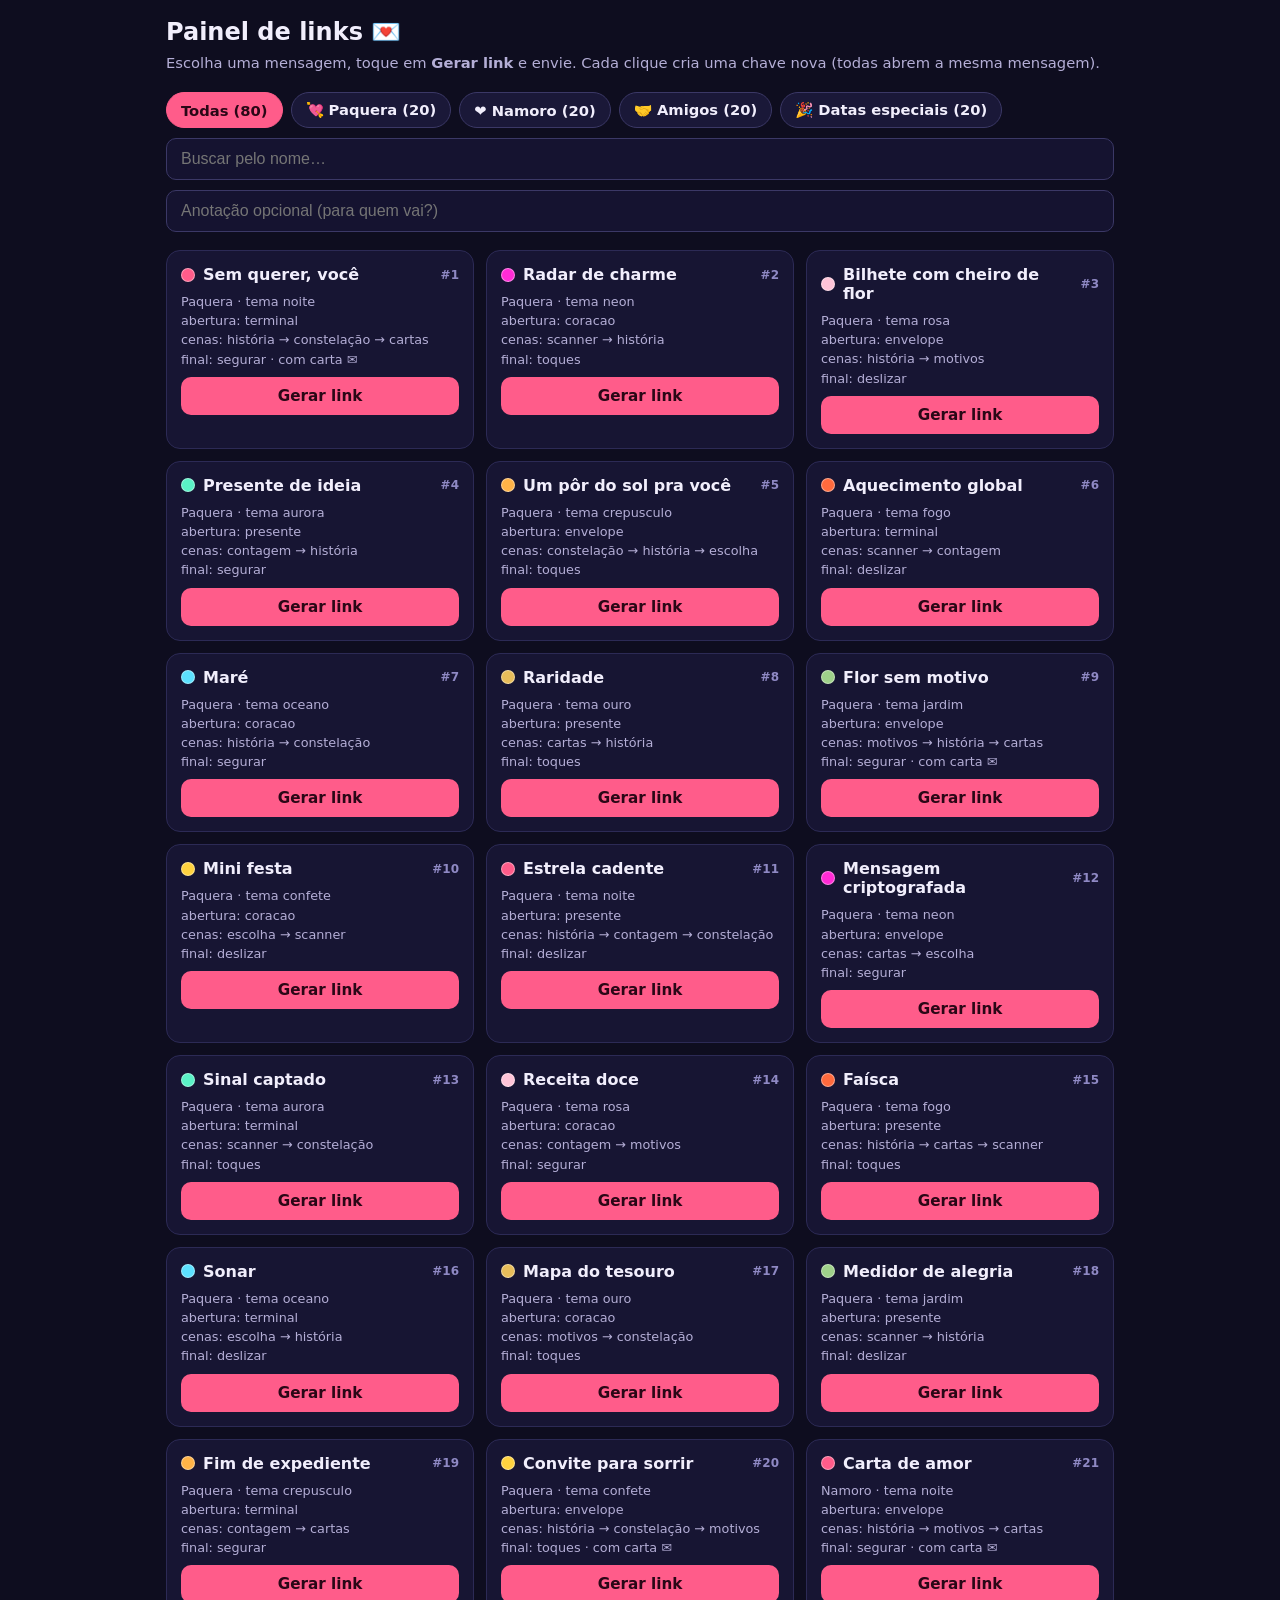
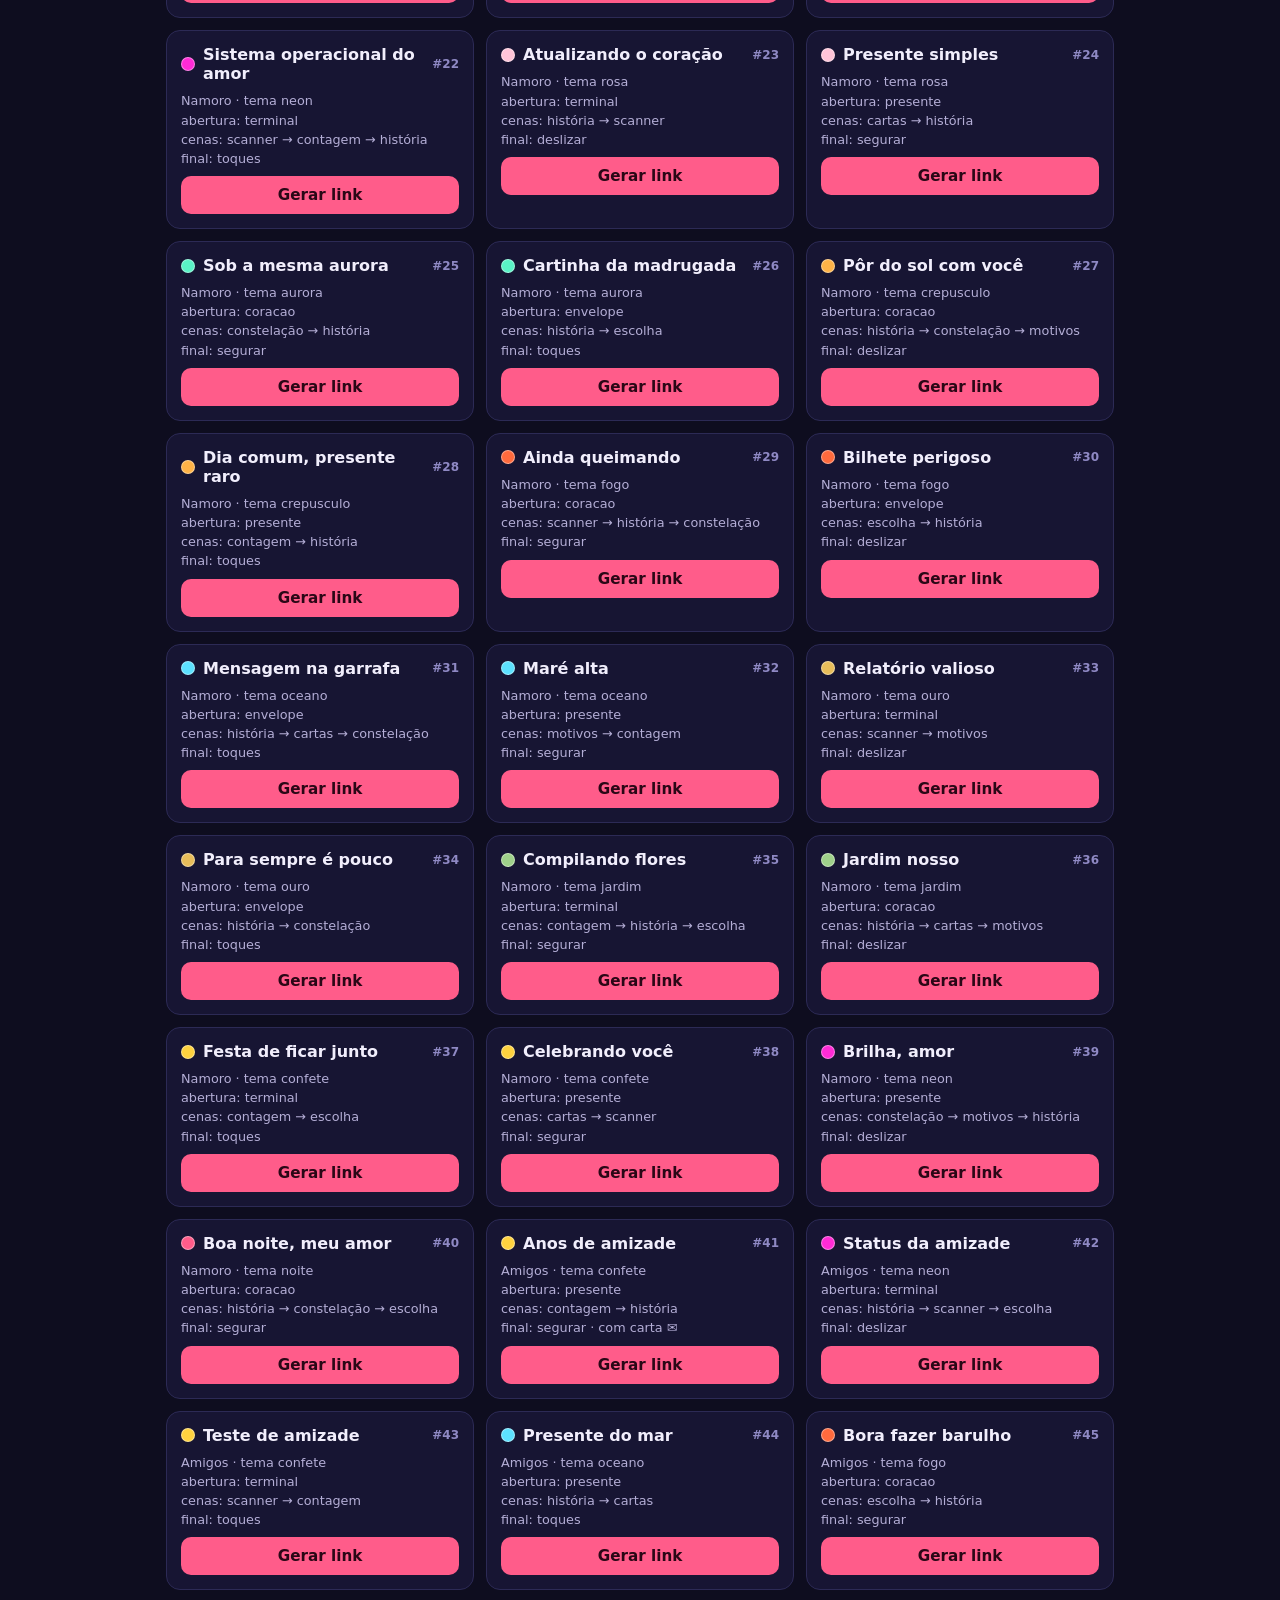
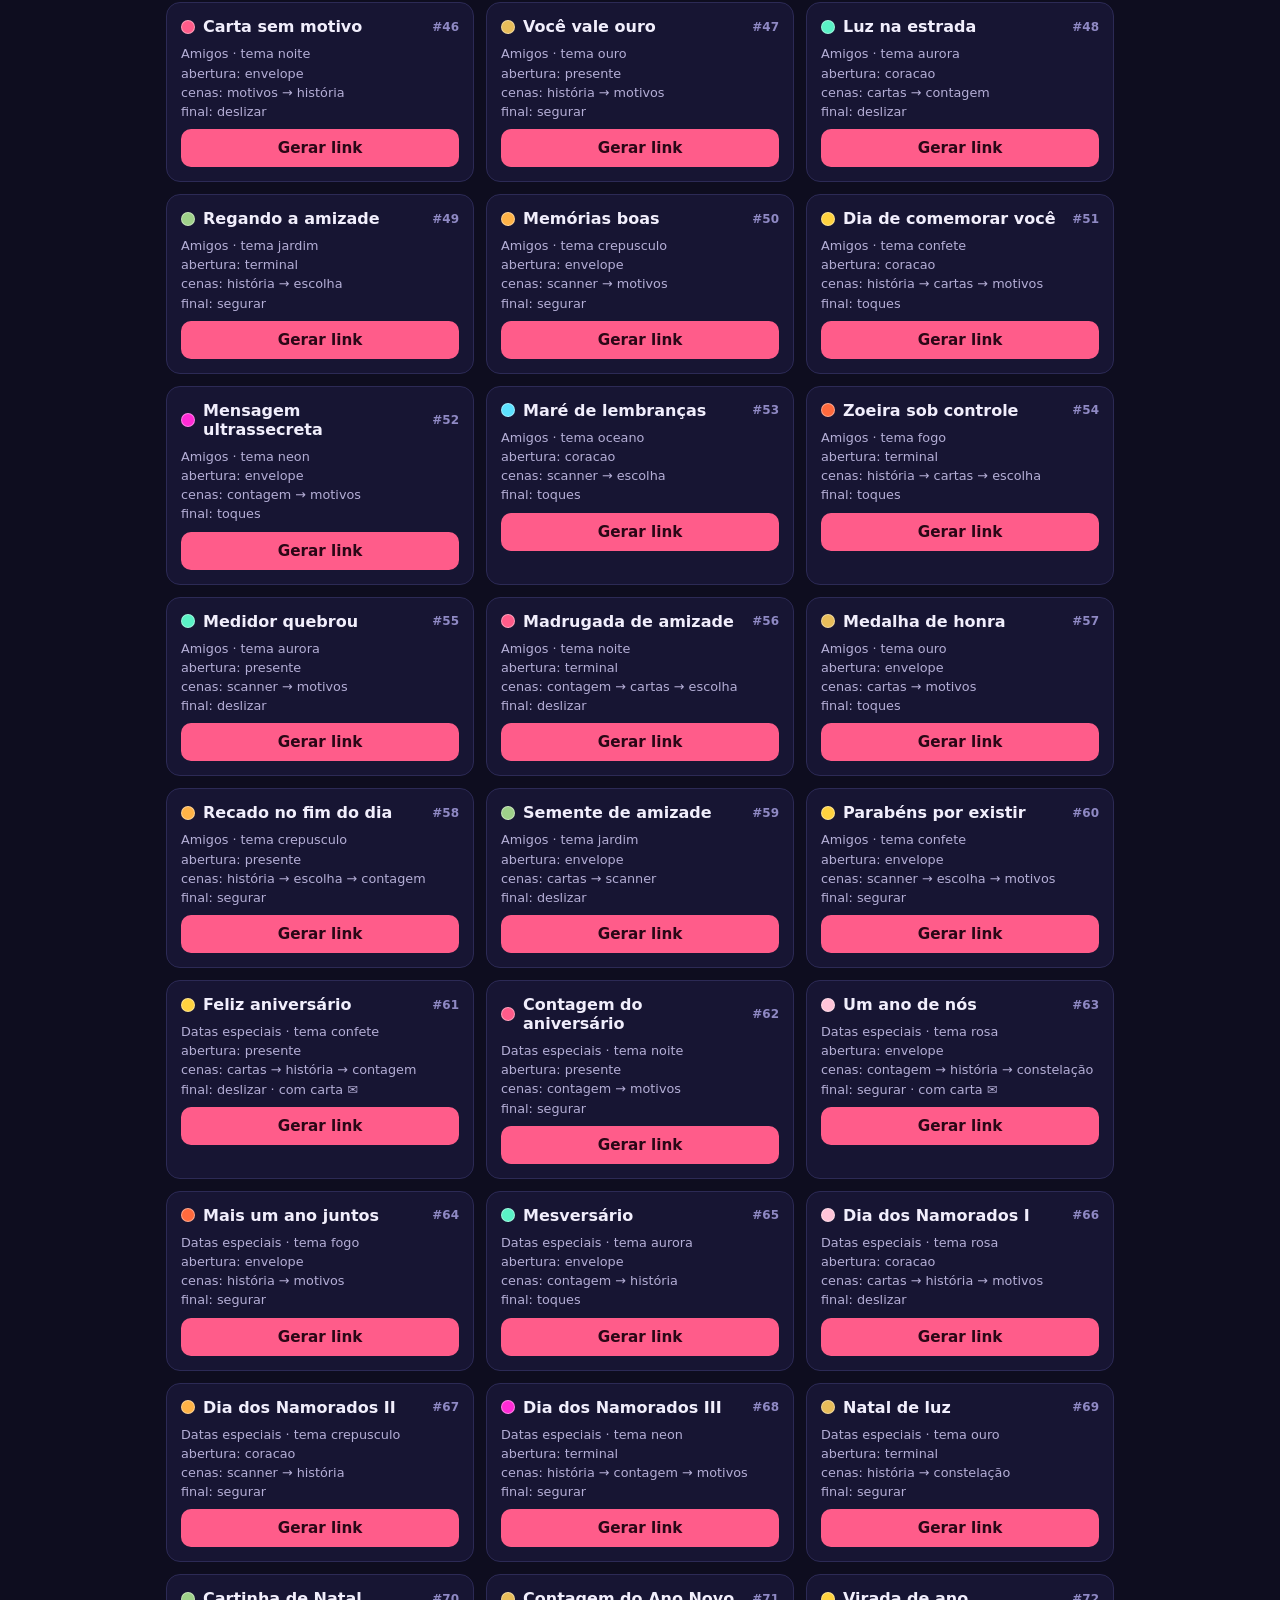
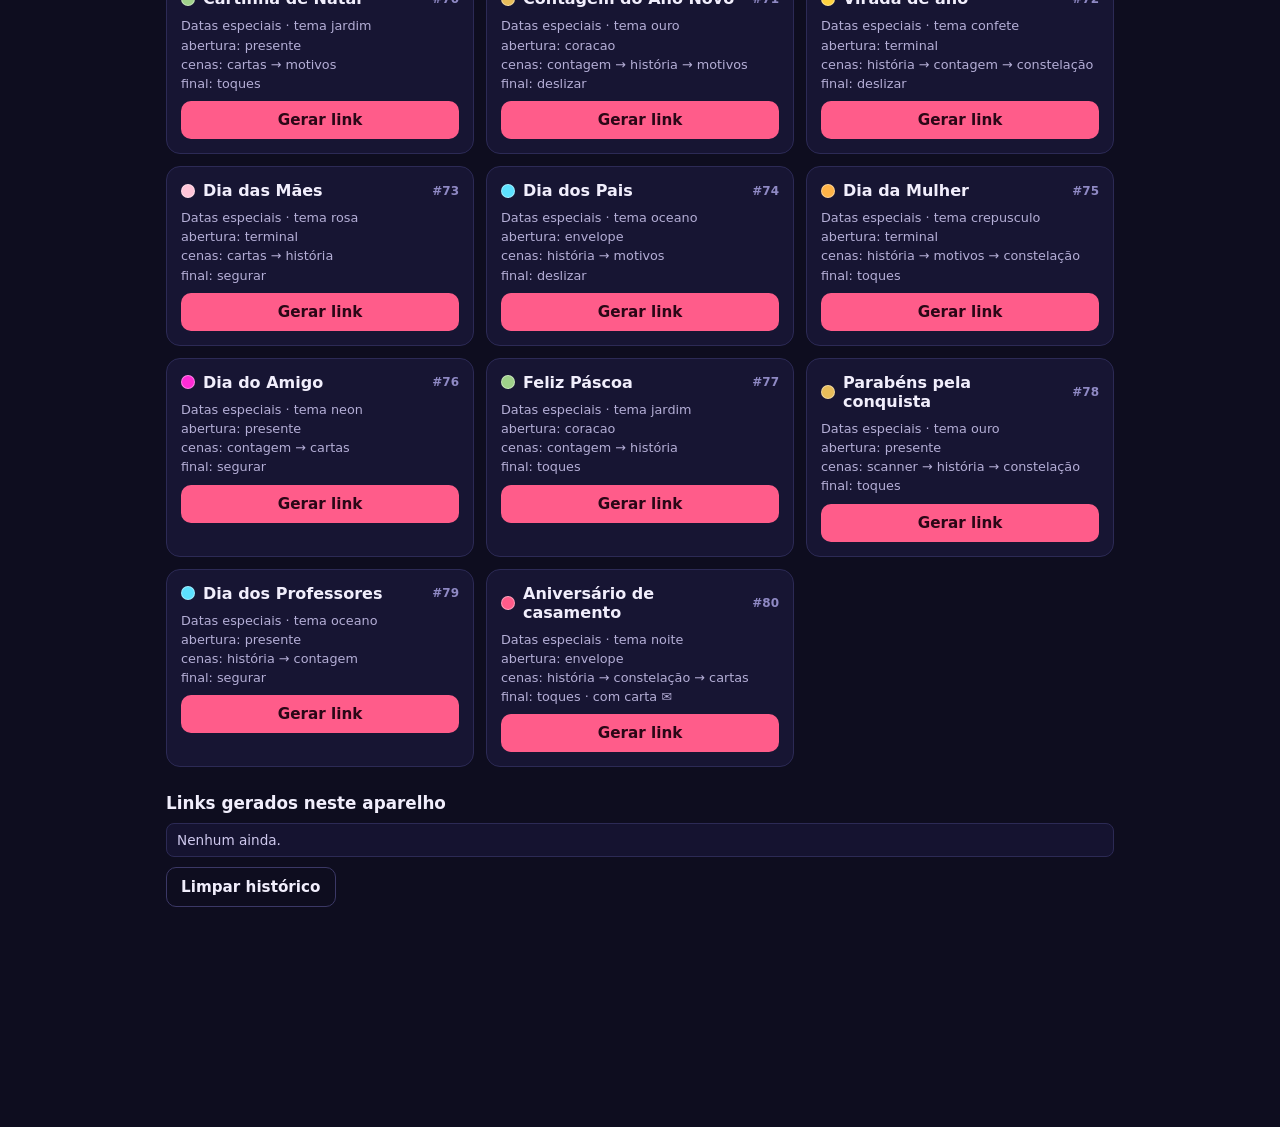
==== painel/index.html @ fa73293f "Initial commit e" ====
<!DOCTYPE html>
<!-- painel/index.html — SUA ferramenta: escolhe a mensagem e gera o link com chave. -->
<html lang="pt-BR">
<head>
  <!-- Codificação e layout de celular. -->
  <meta charset="utf-8">
  <meta name="viewport" content="width=device-width, initial-scale=1">
  <!-- Não listar em buscadores. -->
  <meta name="robots" content="noindex, nofollow">
  <title>Painel · Mensagens</title>
  <!-- Estilo próprio do painel. -->
  <link rel="stylesheet" href="painel.css">
</head>
<body>
  <!-- Cabeçalho com explicação curta. -->
  <header>
    <h1>Painel de links 💌</h1>
    <p class="sub">Escolha uma mensagem, toque em <b>Gerar link</b> e envie. Cada clique cria uma chave nova (todas abrem a mesma mensagem).</p>
  </header>

  <!-- Barra de ferramentas: categoria, busca e anotação de destinatário. -->
  <section class="barra">
    <div id="abas" class="abas" role="tablist"></div>
    <input id="busca" type="search" placeholder="Buscar pelo nome…" aria-label="Buscar mensagem">
    <input id="para" type="text" placeholder="Anotação opcional (para quem vai?)" aria-label="Anotação do destinatário" maxlength="40">
  </section>

  <!-- Lista de cartões das mensagens (preenchida pelo painel.js). -->
  <main id="lista" class="lista"></main>

  <!-- Gaveta do link gerado: aparece embaixo quando você gera um link. -->
  <aside id="gaveta" hidden>
    <p id="gNome" class="gNome"></p>
    <input id="gLink" type="text" readonly aria-label="Link gerado">
    <div class="gBotoes">
      <button id="gCopiar" type="button">Copiar</button>
      <a id="gAbrir" href="#" target="_blank" rel="noopener">Abrir</a>
      <button id="gFechar" type="button" class="leve">Fechar</button>
    </div>
    <p id="gAviso" class="sub"></p>
  </aside>

  <!-- Histórico dos links gerados NESTE navegador (fica salvo só aqui). -->
  <section class="hist">
    <h2>Links gerados neste aparelho</h2>
    <ul id="historico"></ul>
    <button id="limpar" type="button" class="leve">Limpar histórico</button>
  </section>

  <!-- Mesmos dados que o site usa (caminho sobe uma pasta). -->
  <script src="../data/config.js"></script>
  <script src="../data/categorias.js"></script>
  <script src="../data/base.js"></script>
  <script src="../data/mensagens-paquera.js"></script>
  <script src="../data/mensagens-namoro.js"></script>
  <script src="../data/mensagens-amigos.js"></script>
  <script src="../data/mensagens-datas.js"></script>
  <script src="../js/chave.js"></script>
  <script src="painel.js"></script>
</body>
</html>
---- painel/painel.css ----
/* painel.css — visual simples e escuro do painel (não faz parte do site que a pessoa recebe). */

/* Reset básico e fonte do sistema. */
* { box-sizing: border-box; margin: 0; padding: 0; }

/* Corpo: fundo escuro, texto claro, espaço embaixo para a gaveta não cobrir a lista. */
body { font-family: system-ui, -apple-system, 'Segoe UI', Roboto, sans-serif; background: #0e0d1f; color: #f1eefc; padding: 18px 16px 220px; max-width: 980px; margin: 0 auto; }

/* Títulos e texto de apoio. */
h1 { font-size: 1.5rem; margin-bottom: 6px; }
h2 { font-size: 1.05rem; margin: 26px 0 10px; }
.sub { color: #b4aed6; font-size: .92rem; line-height: 1.5; }

/* Barra de ferramentas empilhada em telas pequenas. */
.barra { display: flex; flex-direction: column; gap: 10px; margin: 18px 0; }
.abas { display: flex; gap: 8px; flex-wrap: wrap; }
.aba { border: 1px solid #3b3866; background: #1a1838; color: inherit; padding: 8px 14px; border-radius: 999px; cursor: pointer; font-size: .92rem; }
.aba[aria-selected="true"] { background: #ff5c8a; border-color: #ff5c8a; color: #2a0716; font-weight: 700; }

/* Campos de texto. */
input[type="search"], input[type="text"] { width: 100%; padding: 11px 14px; border-radius: 10px; border: 1px solid #3b3866; background: #151330; color: inherit; font-size: 1rem; }

/* Grade de cartões. */
.lista { display: grid; grid-template-columns: repeat(auto-fill, minmax(260px, 1fr)); gap: 12px; }
.card { background: #171533; border: 1px solid #2c2a55; border-radius: 14px; padding: 14px; display: flex; flex-direction: column; gap: 8px; }
.card h3 { font-size: 1rem; display: flex; align-items: center; gap: 8px; }
.card .id { font-size: .75rem; color: #8f89c4; margin-left: auto; }
.card .meta { font-size: .8rem; color: #b4aed6; line-height: 1.5; }
.pt { width: 14px; height: 14px; border-radius: 50%; flex: none; border: 1px solid rgba(255,255,255,.4); }

/* Botões. */
button, .gBotoes a { font: 600 .95rem system-ui, sans-serif; border: 0; border-radius: 10px; padding: 10px 14px; cursor: pointer; background: #ff5c8a; color: #2a0716; text-decoration: none; text-align: center; }
button.leve { background: transparent; border: 1px solid #3b3866; color: inherit; }
button:focus-visible, a:focus-visible, input:focus-visible { outline: 3px solid #5ce1ff; outline-offset: 2px; }

/* Gaveta fixa embaixo com o link gerado. */
#gaveta { position: fixed; left: 0; right: 0; bottom: 0; background: #1d1b45; border-top: 1px solid #4a4780; padding: 14px 16px 18px; display: flex; flex-direction: column; gap: 8px; max-width: 980px; margin: 0 auto; box-shadow: 0 -12px 40px rgba(0,0,0,.5); }
#gaveta[hidden] { display: none; }
.gNome { font-weight: 700; }
#gLink { font-family: ui-monospace, monospace; font-size: .85rem; }
.gBotoes { display: flex; gap: 8px; flex-wrap: wrap; }
.gBotoes > * { flex: 1; min-width: 90px; }

/* Histórico. */
.hist ul { list-style: none; display: flex; flex-direction: column; gap: 6px; margin-bottom: 10px; }
.hist li { font-size: .85rem; background: #151330; border: 1px solid #2c2a55; border-radius: 8px; padding: 8px 10px; word-break: break-all; color: #cfc9ee; }
.hist li b { color: #fff; }
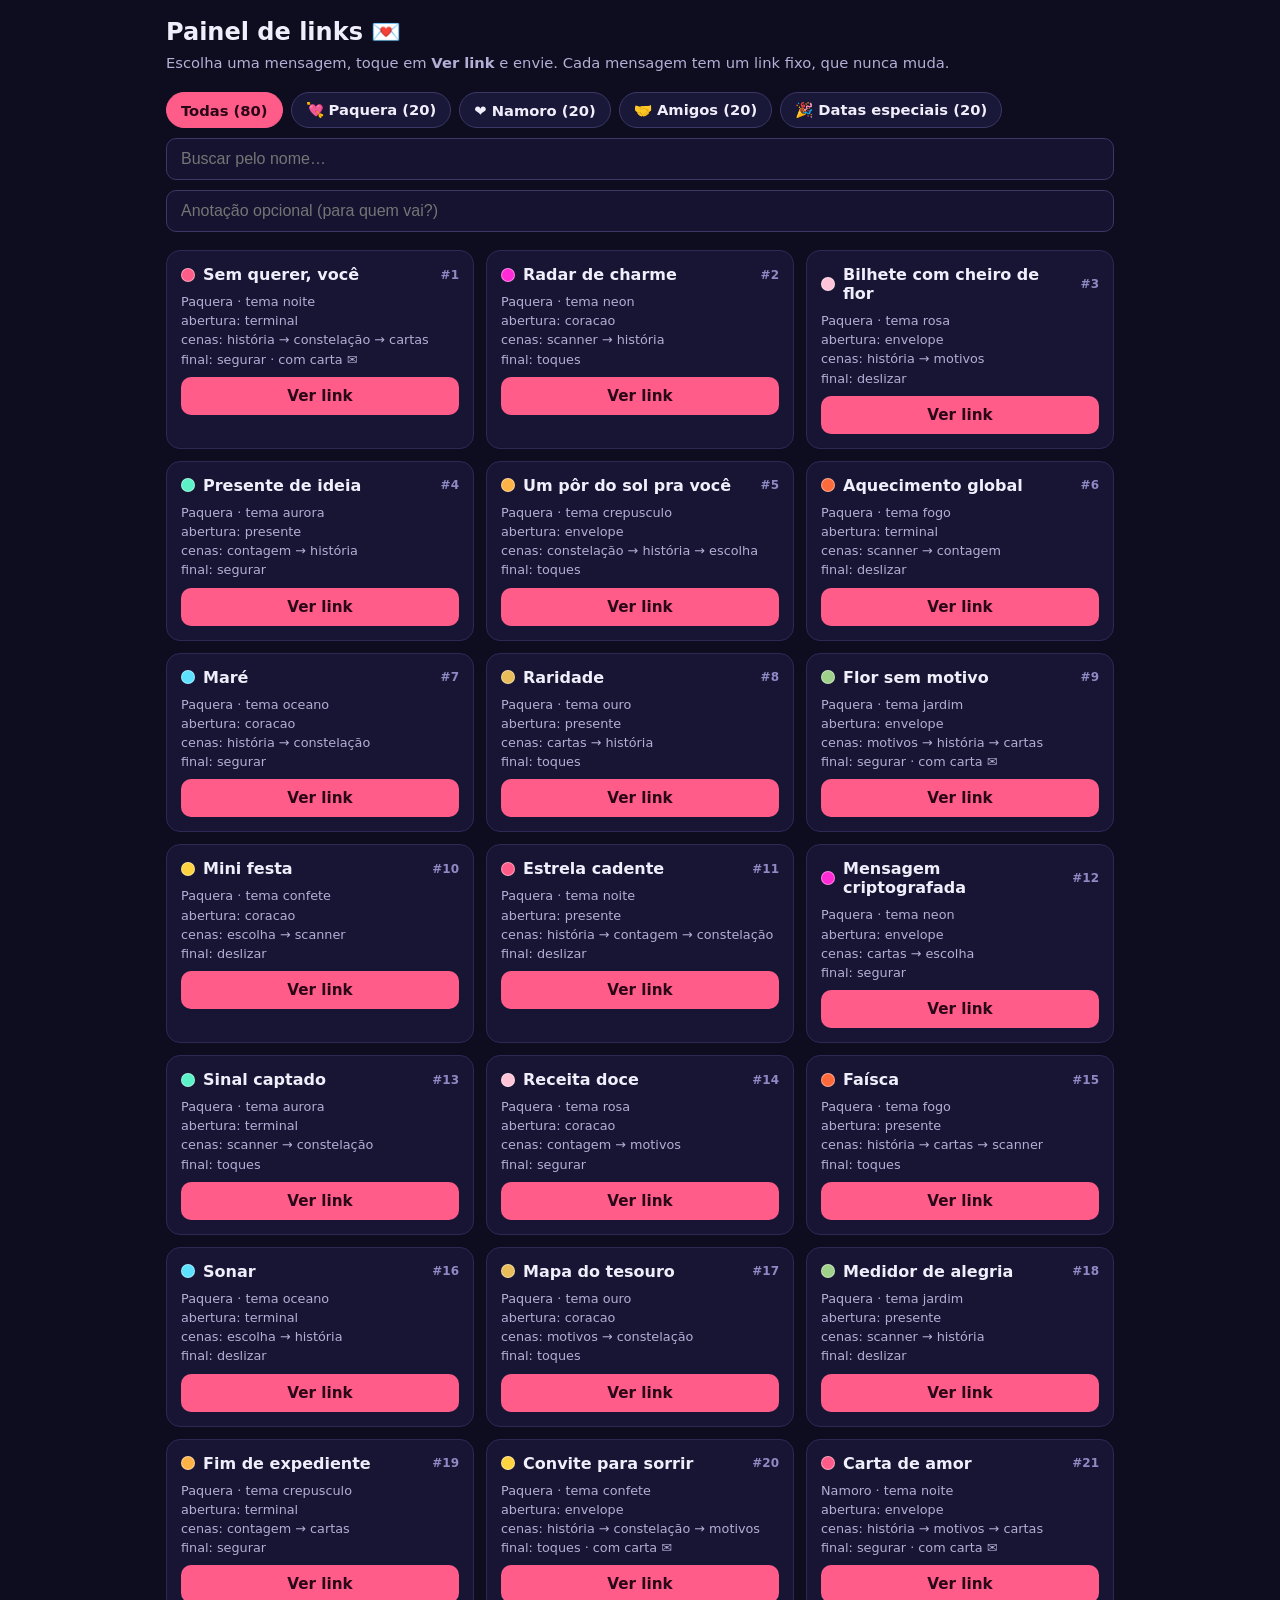
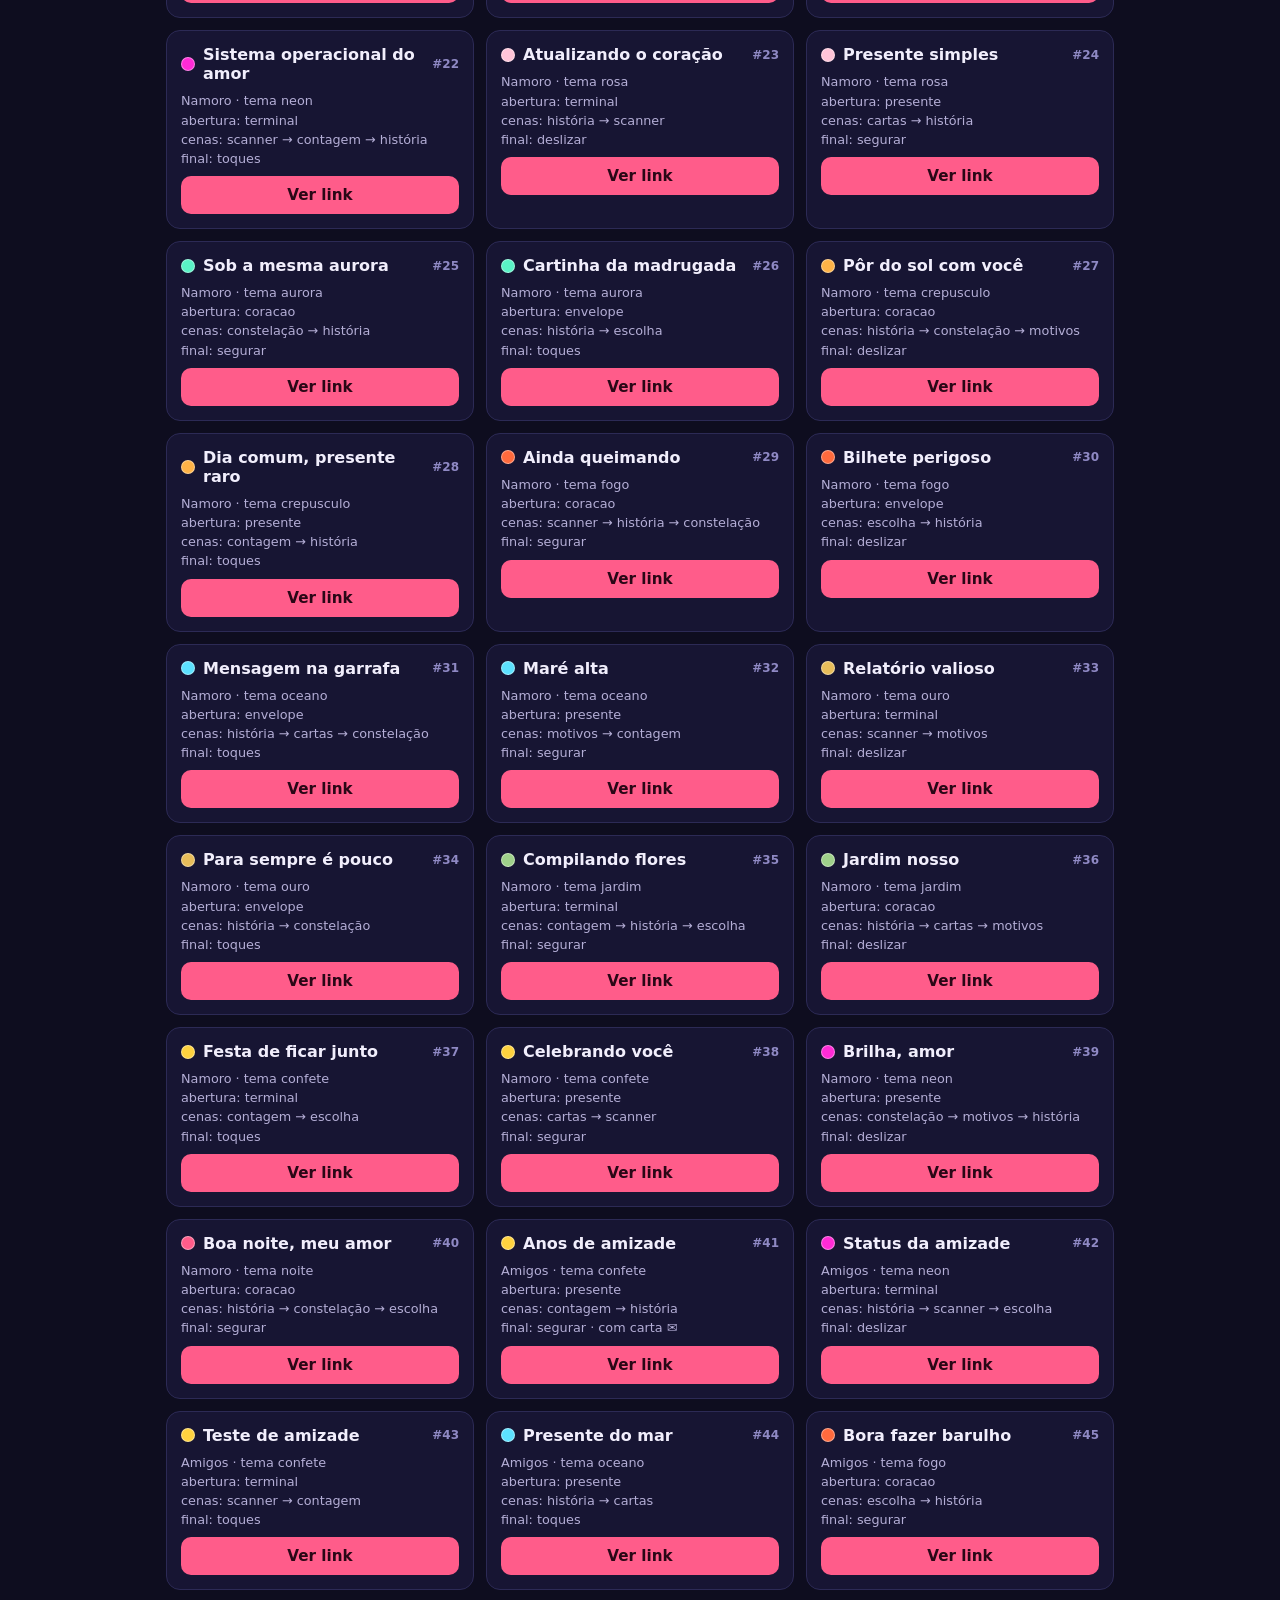
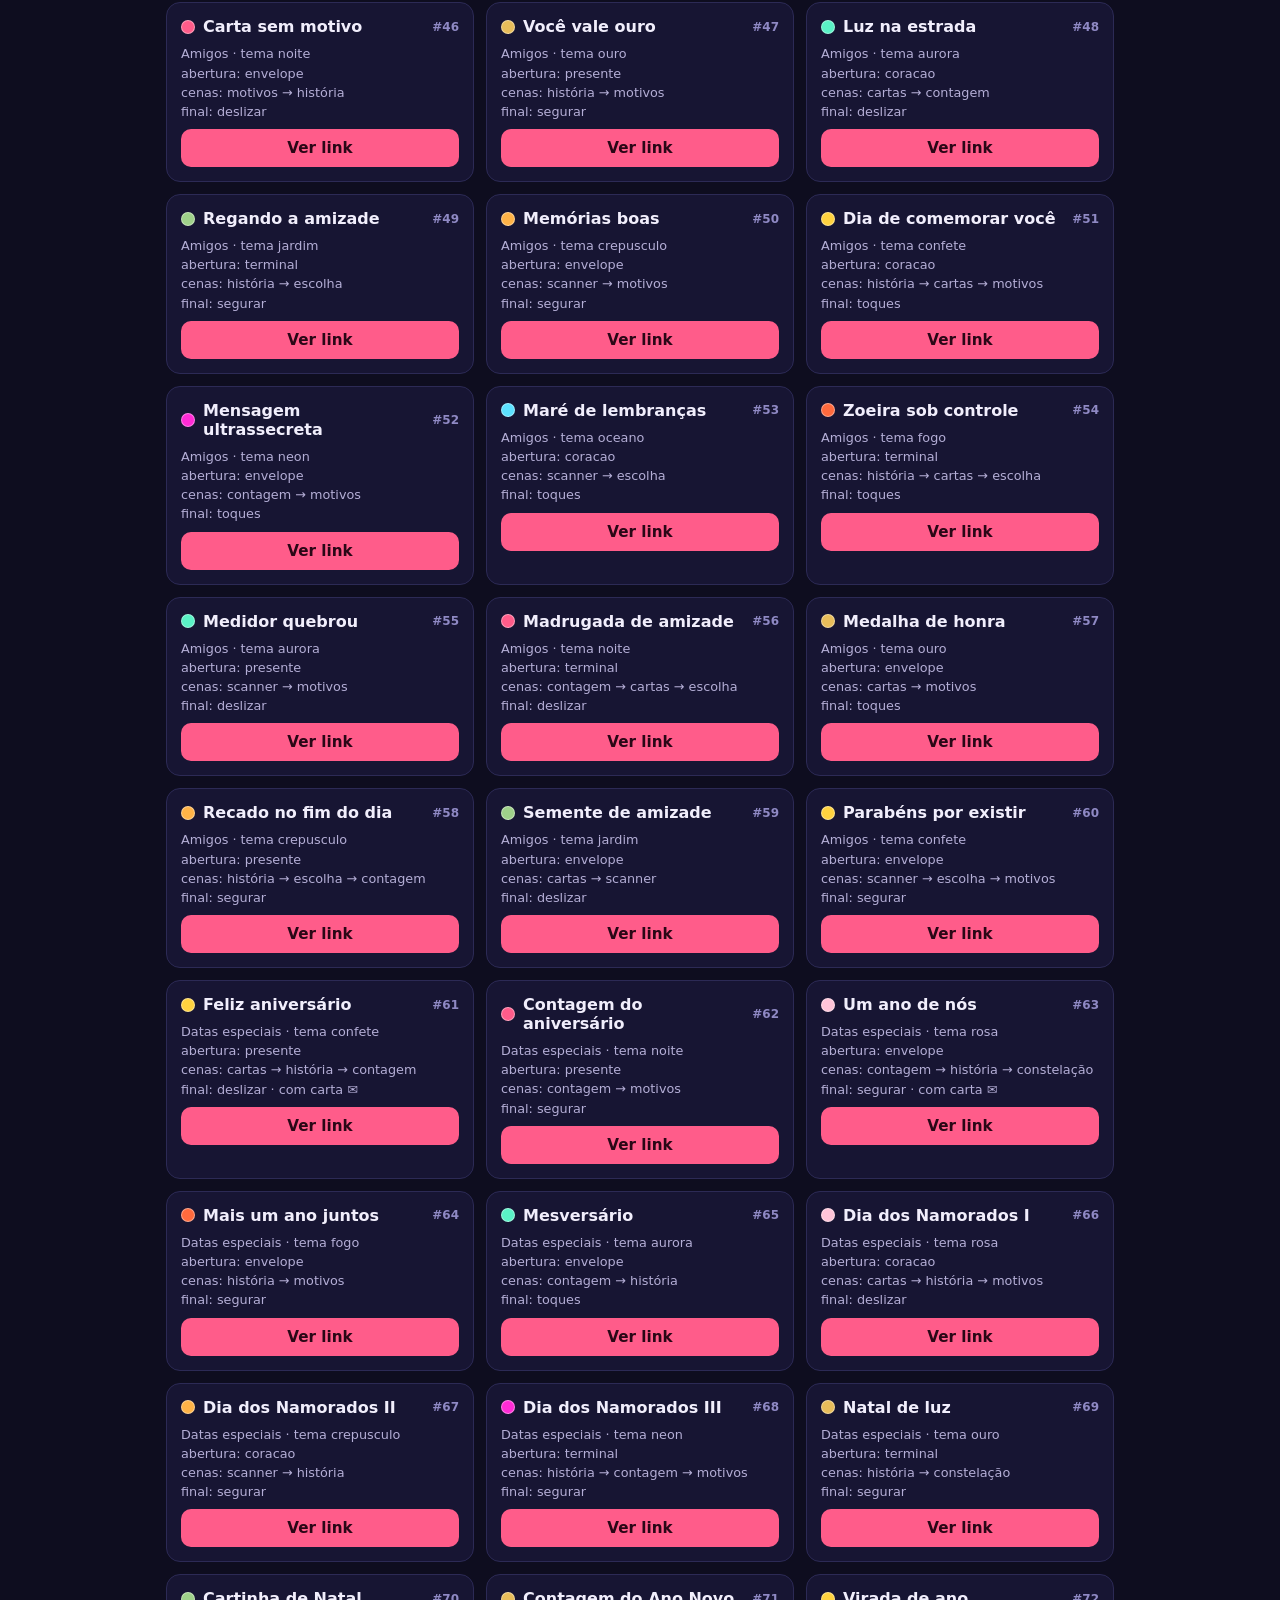
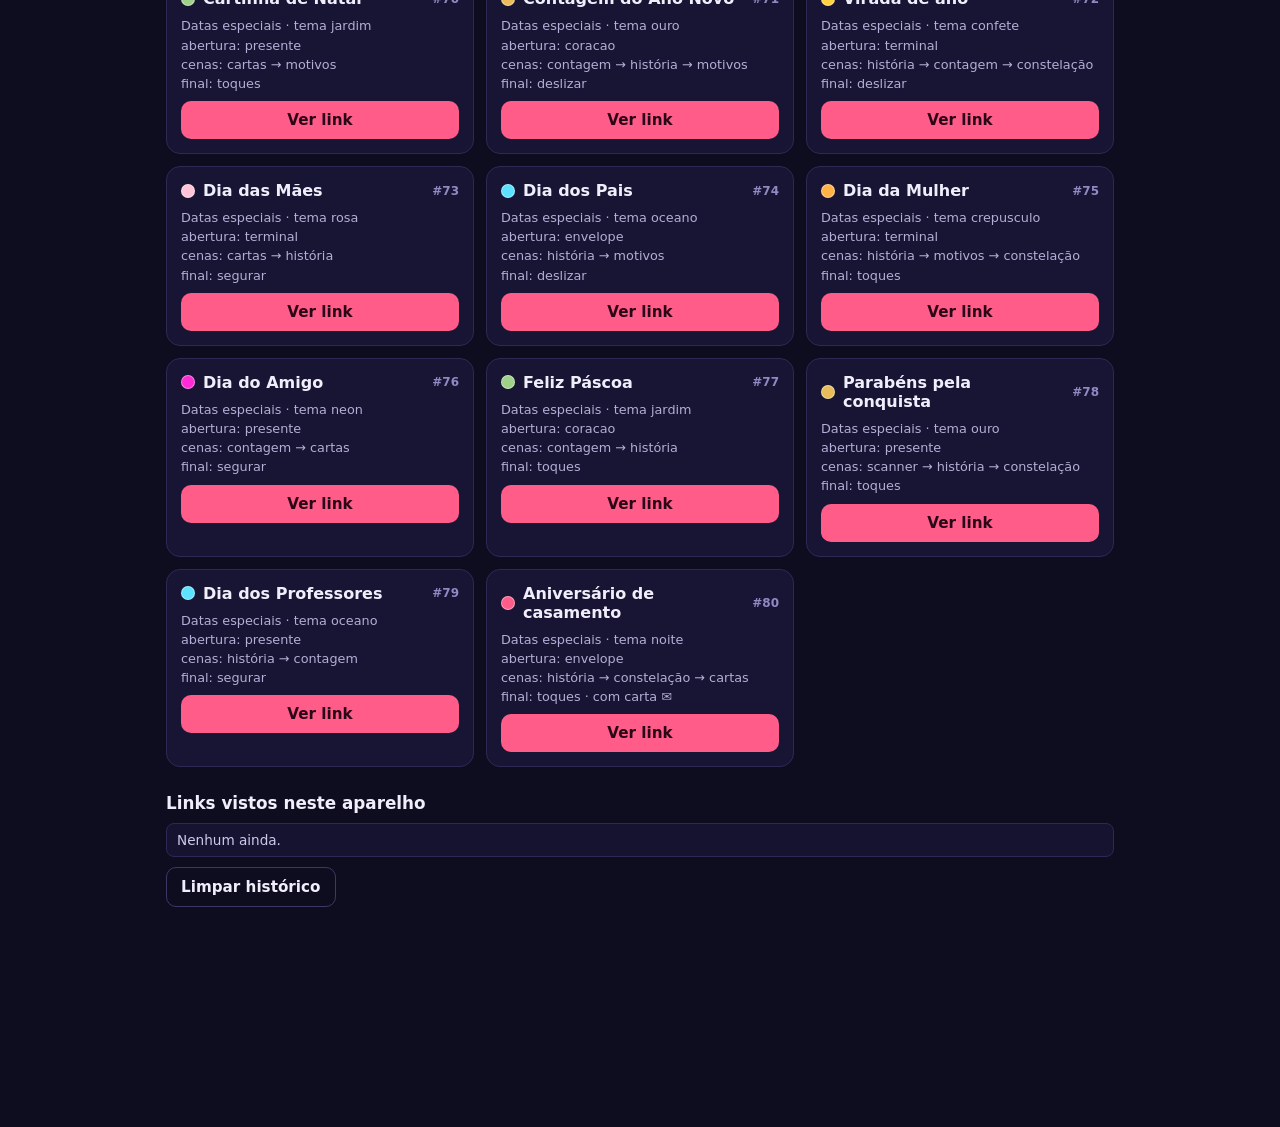
==== commit 6e9b8556: "yy yy" ====
--- a/painel/index.html
+++ b/painel/index.html
@@ -1,5 +1,5 @@
 <!DOCTYPE html>
-<!-- painel/index.html — SUA ferramenta: escolhe a mensagem e gera o link com chave. -->
+<!-- painel/index.html — SUA ferramenta: escolhe a mensagem e pega o link fixo dela. -->
 <html lang="pt-BR">
 <head>
   <!-- Codificação e layout de celular. -->
@@ -15,7 +15,7 @@
   <!-- Cabeçalho com explicação curta. -->
   <header>
     <h1>Painel de links 💌</h1>
-    <p class="sub">Escolha uma mensagem, toque em <b>Gerar link</b> e envie. Cada clique cria uma chave nova (todas abrem a mesma mensagem).</p>
+    <p class="sub">Escolha uma mensagem, toque em <b>Ver link</b> e envie. Cada mensagem tem um link fixo, que nunca muda.</p>
   </header>
 
   <!-- Barra de ferramentas: categoria, busca e anotação de destinatário. -->
@@ -28,7 +28,7 @@
   <!-- Lista de cartões das mensagens (preenchida pelo painel.js). -->
   <main id="lista" class="lista"></main>
 
-  <!-- Gaveta do link gerado: aparece embaixo quando você gera um link. -->
+  <!-- Gaveta do link: aparece embaixo quando você toca em Ver link. -->
   <aside id="gaveta" hidden>
     <p id="gNome" class="gNome"></p>
     <input id="gLink" type="text" readonly aria-label="Link gerado">
@@ -40,9 +40,9 @@
     <p id="gAviso" class="sub"></p>
   </aside>
 
-  <!-- Histórico dos links gerados NESTE navegador (fica salvo só aqui). -->
+  <!-- Histórico dos links vistos NESTE navegador (fica salvo só aqui). -->
   <section class="hist">
-    <h2>Links gerados neste aparelho</h2>
+    <h2>Links vistos neste aparelho</h2>
     <ul id="historico"></ul>
     <button id="limpar" type="button" class="leve">Limpar histórico</button>
   </section>
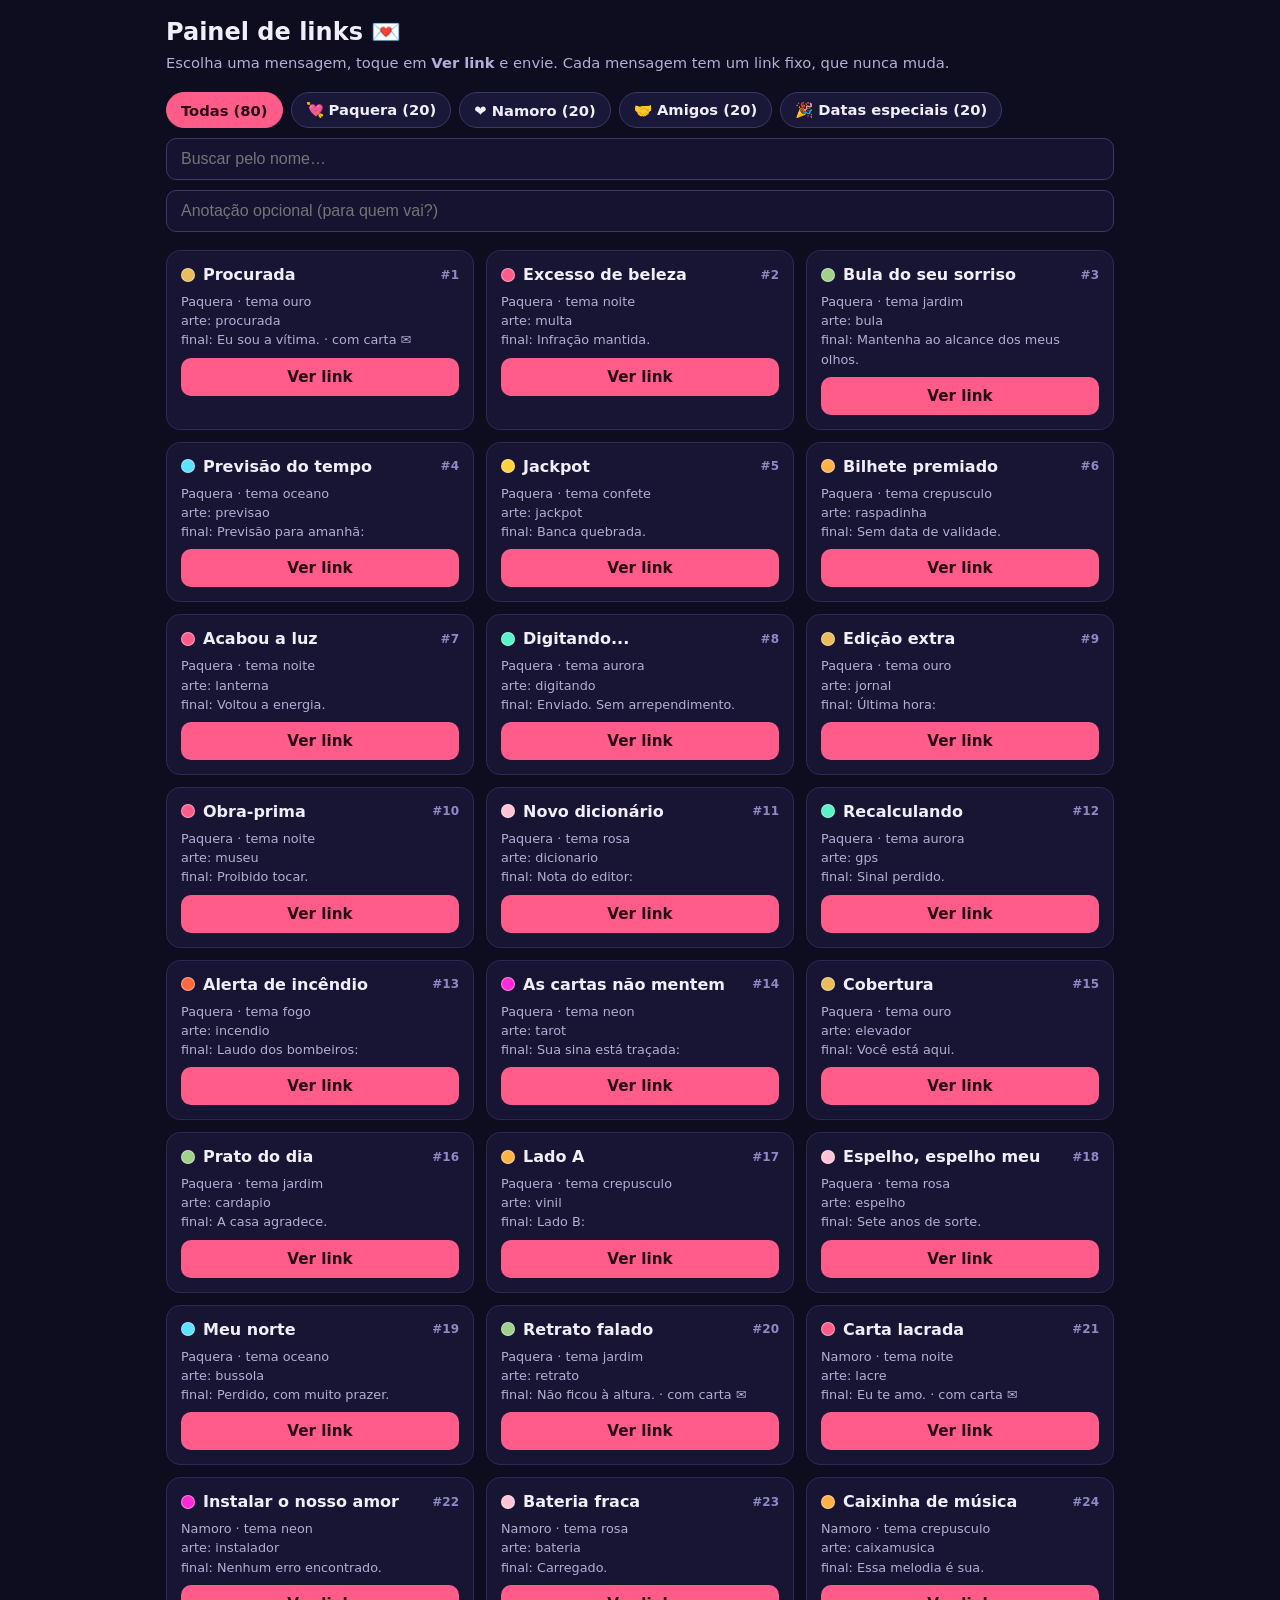
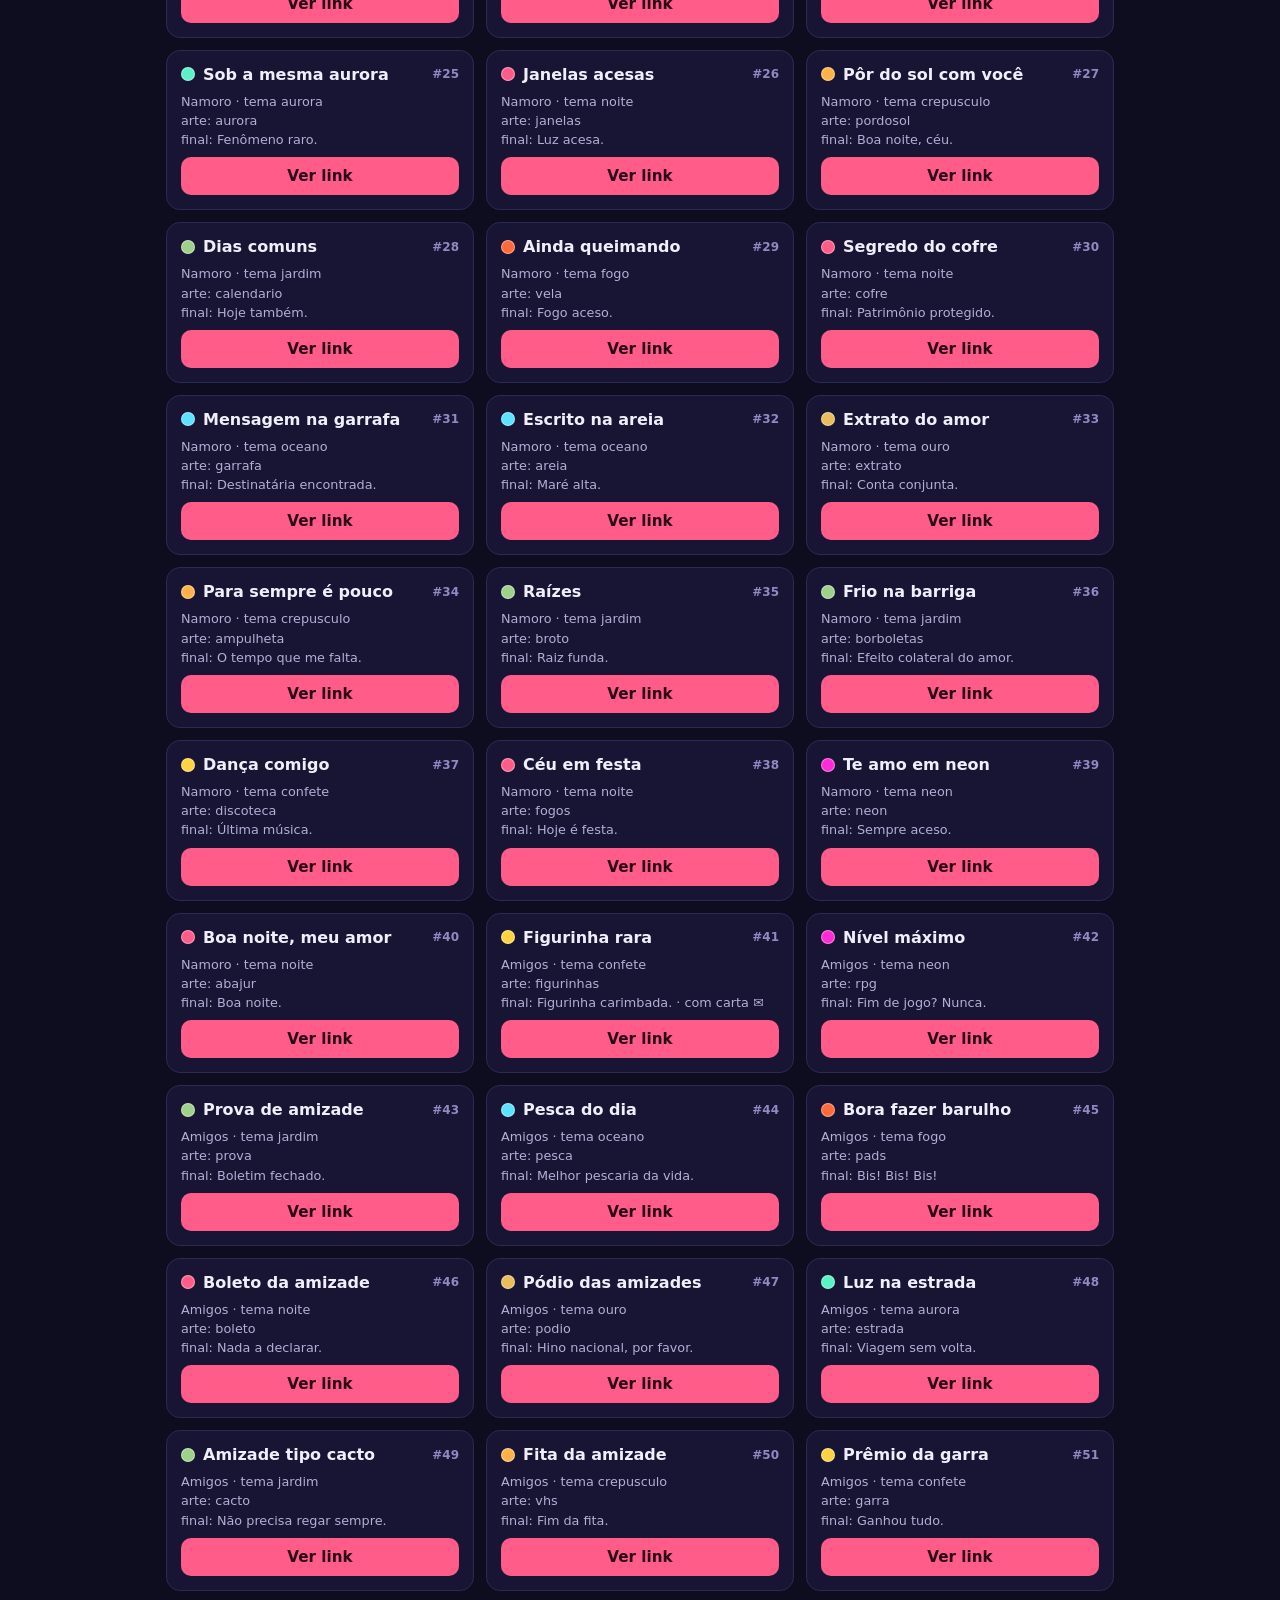
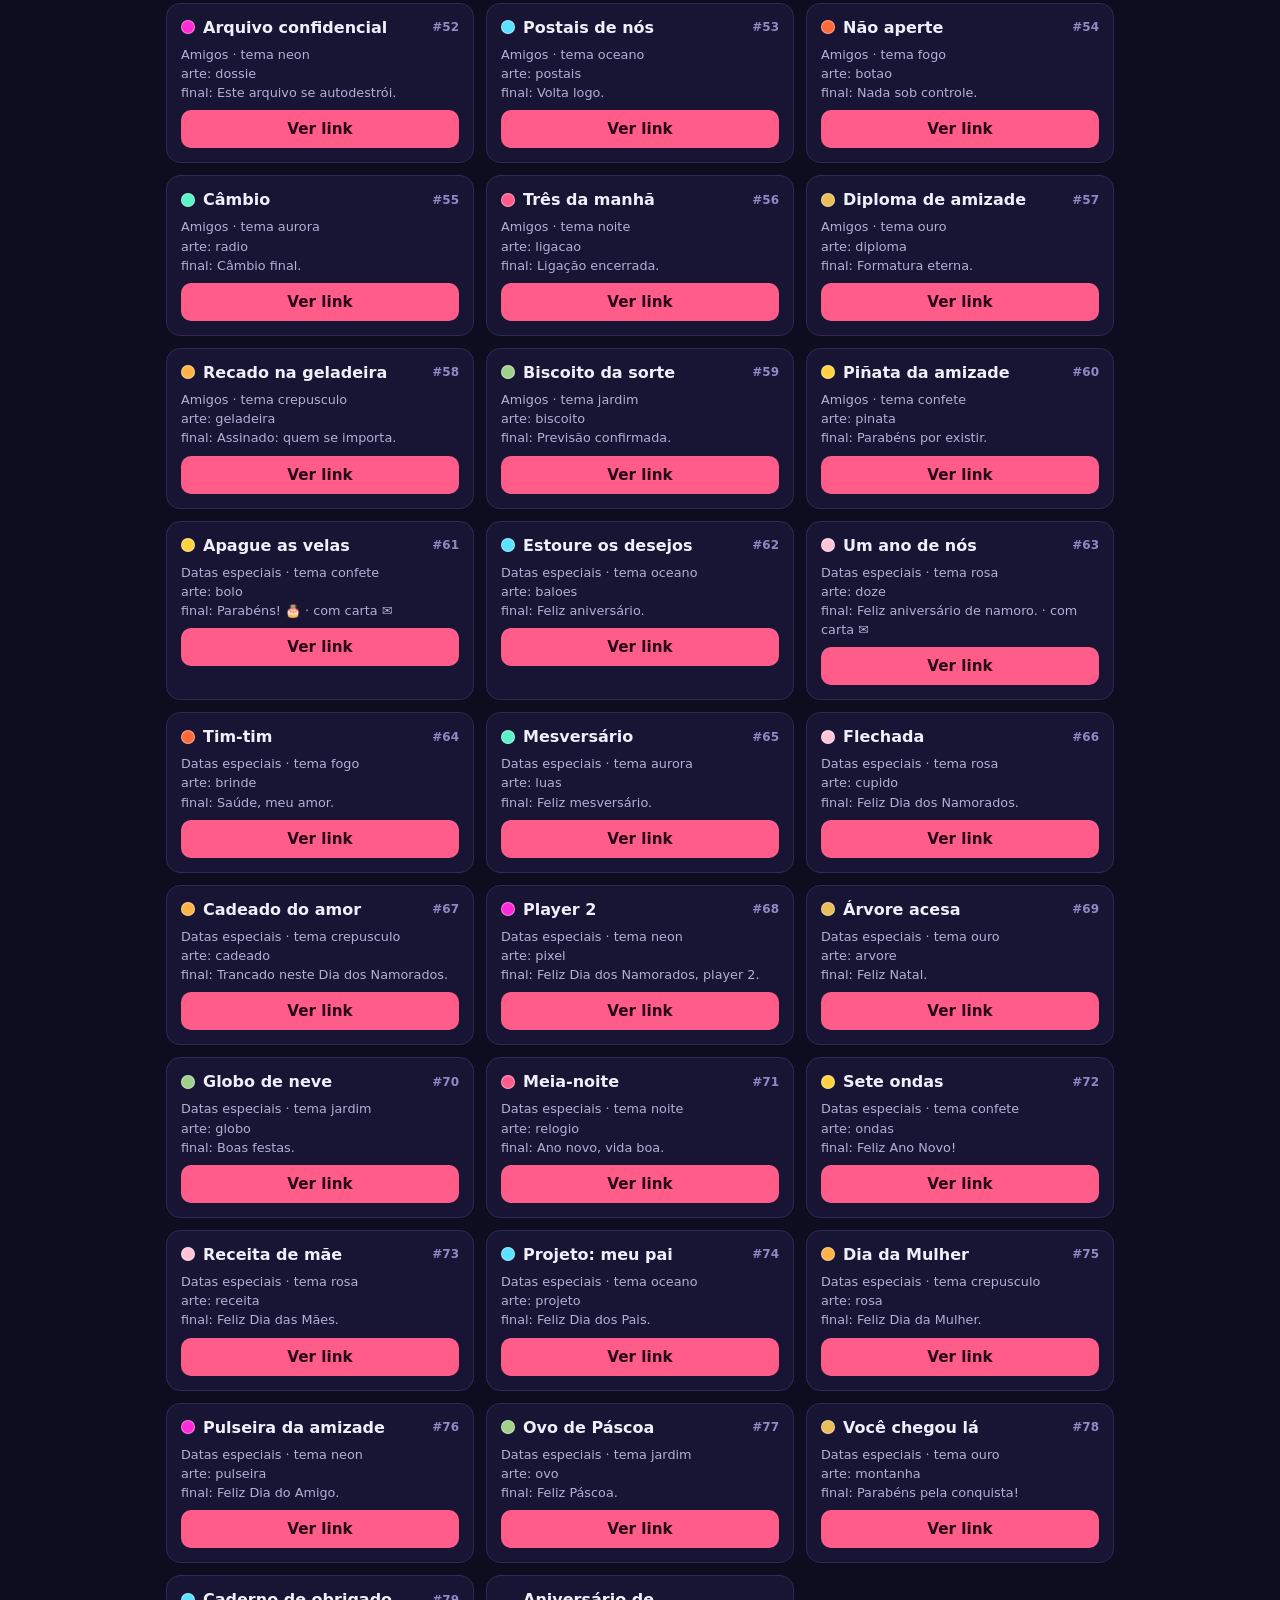
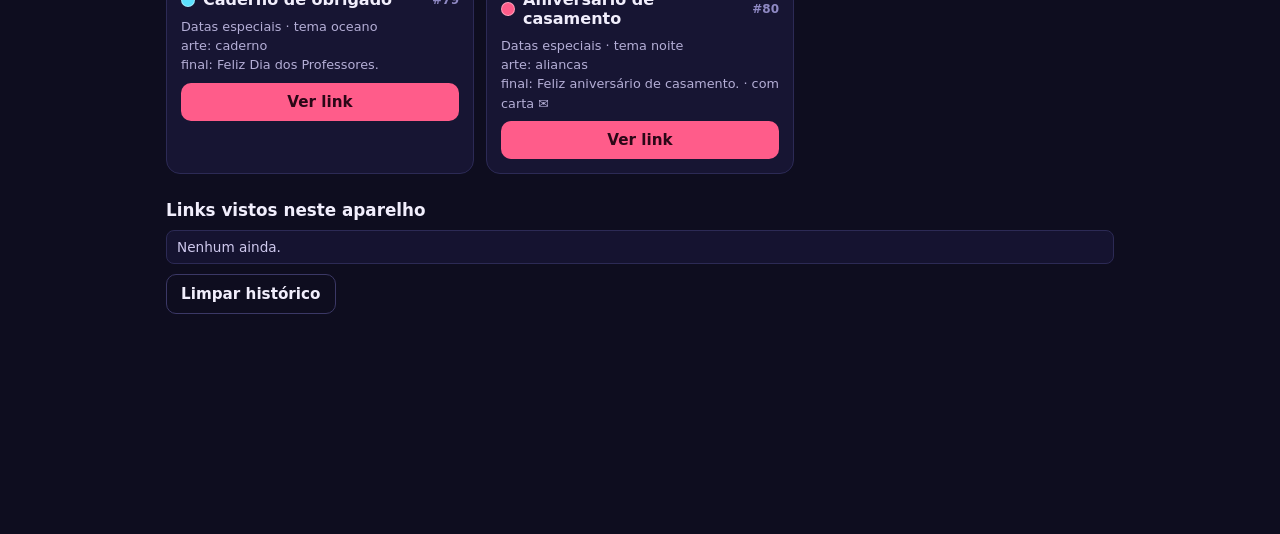
==== commit f1983913: "e" ====
--- a/painel/index.html
+++ b/painel/index.html
@@ -1,61 +1,103 @@
 <!DOCTYPE html>
-<!-- painel/index.html — SUA ferramenta: escolhe a mensagem e pega o link fixo dela. -->
+<!-- ==========================================================
+     painel/index.html é a SUA ferramenta: aqui você escolhe a mensagem e pega o link.
+     Quem recebe a mensagem nunca vê esta página.
+     Tudo que está entre estes sinais é explicação: o navegador ignora.
+     Cada explicação fala da linha logo abaixo.
+     ========================================================== -->
+<!-- Início da página, em português. -->
 <html lang="pt-BR">
+<!-- Parte invisível: informações sobre a página. -->
 <head>
-  <!-- Codificação e layout de celular. -->
+  <!-- Permite acentos e emojis. -->
   <meta charset="utf-8">
+  <!-- Faz a página caber na tela do celular. -->
   <meta name="viewport" content="width=device-width, initial-scale=1">
-  <!-- Não listar em buscadores. -->
+  <!-- Pede ao Google para não mostrar esta página nas buscas. -->
   <meta name="robots" content="noindex, nofollow">
+  <!-- Nome que aparece na aba. Pode trocar o texto. -->
   <title>Painel · Mensagens</title>
-  <!-- Estilo próprio do painel. -->
+  <!-- Roupa do painel: cores e tamanhos estão neste arquivo. -->
   <link rel="stylesheet" href="painel.css">
+<!-- Fim da parte invisível. -->
 </head>
+<!-- Parte visível da página. -->
 <body>
-  <!-- Cabeçalho com explicação curta. -->
+  <!-- Topo do painel. -->
   <header>
+    <!-- Título grande. Pode trocar o texto. -->
     <h1>Painel de links 💌</h1>
+    <!-- Frase que explica como usar. Pode trocar o texto. -->
     <p class="sub">Escolha uma mensagem, toque em <b>Ver link</b> e envie. Cada mensagem tem um link fixo, que nunca muda.</p>
+  <!-- Fim do topo. -->
   </header>
 
-  <!-- Barra de ferramentas: categoria, busca e anotação de destinatário. -->
+  <!-- Barra de ferramentas. -->
   <section class="barra">
+    <!-- Lugar das abas de categoria. O código cria as abas aqui. -->
     <div id="abas" class="abas" role="tablist"></div>
+    <!-- Campo para buscar uma mensagem pelo nome. -->
     <input id="busca" type="search" placeholder="Buscar pelo nome…" aria-label="Buscar mensagem">
+    <!-- Campo para anotar para quem vai o link. Aceita até 40 letras. -->
     <input id="para" type="text" placeholder="Anotação opcional (para quem vai?)" aria-label="Anotação do destinatário" maxlength="40">
+  <!-- Fim da barra. -->
   </section>
 
-  <!-- Lista de cartões das mensagens (preenchida pelo painel.js). -->
+  <!-- Lista das 80 mensagens. O código preenche este lugar. -->
   <main id="lista" class="lista"></main>
 
-  <!-- Gaveta do link: aparece embaixo quando você toca em Ver link. -->
+  <!-- Gaveta do link: fica escondida e aparece quando você toca em "Ver link". -->
   <aside id="gaveta" hidden>
+    <!-- Nome da mensagem escolhida. -->
     <p id="gNome" class="gNome"></p>
+    <!-- Campo com o link pronto para copiar. -->
     <input id="gLink" type="text" readonly aria-label="Link gerado">
+    <!-- Fileira de botões da gaveta. -->
     <div class="gBotoes">
+      <!-- Botão que copia o link. -->
       <button id="gCopiar" type="button">Copiar</button>
+      <!-- Botão que abre a mensagem em outra aba, para você ver como ficou. -->
       <a id="gAbrir" href="#" target="_blank" rel="noopener">Abrir</a>
+      <!-- Botão que fecha a gaveta. -->
       <button id="gFechar" type="button" class="leve">Fechar</button>
+    <!-- Fim da fileira. -->
     </div>
+    <!-- Lugar de um aviso, quando for preciso. -->
     <p id="gAviso" class="sub"></p>
+  <!-- Fim da gaveta. -->
   </aside>
 
-  <!-- Histórico dos links vistos NESTE navegador (fica salvo só aqui). -->
+  <!-- Histórico: links que você viu neste aparelho. Fica guardado só aqui. -->
   <section class="hist">
+    <!-- Título do histórico. Pode trocar o texto. -->
     <h2>Links vistos neste aparelho</h2>
+    <!-- Lista do histórico. O código preenche este lugar. -->
     <ul id="historico"></ul>
+    <!-- Botão que apaga o histórico. -->
     <button id="limpar" type="button" class="leve">Limpar histórico</button>
+  <!-- Fim do histórico. -->
   </section>
 
-  <!-- Mesmos dados que o site usa (caminho sobe uma pasta). -->
+  <!-- Daqui para baixo o navegador carrega o código. A ORDEM IMPORTA. Os ../ querem dizer "volte uma pasta". -->
+  <!-- Ajustes gerais, como o endereço do site. -->
   <script src="../data/config.js"></script>
+  <!-- As 4 categorias. -->
   <script src="../data/categorias.js"></script>
+  <!-- Ferramentas para escrever as mensagens. -->
   <script src="../data/base.js"></script>
+  <!-- Textos dos links de paquera. -->
   <script src="../data/mensagens-paquera.js"></script>
+  <!-- Textos dos links de namoro. -->
   <script src="../data/mensagens-namoro.js"></script>
+  <!-- Textos dos links de amigos. -->
   <script src="../data/mensagens-amigos.js"></script>
+  <!-- Textos dos links de datas especiais. -->
   <script src="../data/mensagens-datas.js"></script>
+  <!-- Cria o código de cada link. -->
   <script src="../js/chave.js"></script>
+  <!-- Faz o painel funcionar. -->
   <script src="painel.js"></script>
+<!-- Fim da parte visível. -->
 </body>
+<!-- Fim da página. -->
 </html>
--- a/painel/painel.css
+++ b/painel/painel.css
@@ -1,47 +1,379 @@
 /* painel.css — visual simples e escuro do painel (não faz parte do site que a pessoa recebe). */
 
+/* ==========================================================
+   COMO LER ESTE ARQUIVO (explicado para quem nunca viu código)
+
+   Este arquivo é a "roupa" do site: diz a cor, o tamanho e o jeito de cada peça.
+   Ele NÃO decide o que acontece; quem decide são os arquivos da pasta js.
+
+   Cada PEÇA da tela aparece assim:
+     .nome-da-peca {
+       /* comentário que explica a linha de baixo * /
+       color: #ff0000;
+     }
+
+   Para mudar alguma coisa:
+     1. Aperte Ctrl+F e procure a peça (ex.: carimbo) ou a palavra "Cor".
+     2. Leia o comentário e mude SÓ o valor que fica depois dos dois-pontos.
+     3. Nunca apague o ponto e vírgula (;) nem as chaves { }.
+     4. Salve e olhe no navegador.
+
+   Palavrinhas que aparecem bastante:
+     #ff0000   = código de uma cor. Procure "seletor de cores" no Google para achar outras.
+     rgba(...) = cor com transparência. O último número vai de 0 (invisível) a 1 (cheia).
+     var(--ac) = cor guardada no tema, em css/temas.css. Mude lá para mudar em todo lugar.
+     px        = pontinho da tela.   rem = tamanho normal de letra (2rem = o dobro).
+     %         = pedaço do espaço.   vw e vh = pedaço da largura e da altura da tela.
+     s e ms    = segundos e milésimos de segundo.
+   ========================================================== */
+
 /* Reset básico e fonte do sistema. */
-* { box-sizing: border-box; margin: 0; padding: 0; }
+/* PEÇA: todas as peças. */
+* {
+  /* Conta a borda dentro do tamanho da peça. */
+  box-sizing: border-box;
+  /* Espaço de fora (todas as peças): zero em todos os lados. */
+  margin: 0;
+  /* Espaço de dentro, entre a borda e o conteúdo, (todas as peças): zero em todos os lados. */
+  padding: 0;
+}
 
 /* Corpo: fundo escuro, texto claro, espaço embaixo para a gaveta não cobrir a lista. */
-body { font-family: system-ui, -apple-system, 'Segoe UI', Roboto, sans-serif; background: #0e0d1f; color: #f1eefc; padding: 18px 16px 220px; max-width: 980px; margin: 0 auto; }
+/* PEÇA: a página inteira. */
+body {
+  /* Tipo de letra (página inteira): fonte system-ui. */
+  font-family: system-ui, -apple-system, 'Segoe UI', Roboto, sans-serif;
+  /* Cor de fundo (página inteira): azul bem escuro. Troque o código para mudar a cor. */
+  background: #0e0d1f;
+  /* Cor das letras (página inteira): branco. Troque o código para mudar a cor. */
+  color: #f1eefc;
+  /* Espaço de dentro, entre a borda e o conteúdo, (página inteira): 18 pontinhos em cima, 16 pontinhos nos lados, 220 pontinhos embaixo. */
+  padding: 18px 16px 220px;
+  /* Largura máxima (página inteira): 980 pontinhos. Número maior = mais largo. */
+  max-width: 980px;
+  /* Espaço de fora (página inteira): centralizado nos lados. */
+  margin: 0 auto;
+}
 
 /* Títulos e texto de apoio. */
-h1 { font-size: 1.5rem; margin-bottom: 6px; }
-h2 { font-size: 1.05rem; margin: 26px 0 10px; }
-.sub { color: #b4aed6; font-size: .92rem; line-height: 1.5; }
+/* PEÇA: o título grande. */
+h1 {
+  /* Tamanho da letra (título grande): 1,5 vezes o tamanho normal da letra. Número maior = letra maior. */
+  font-size: 1.5rem;
+  /* Espaço de fora, embaixo: 6 pontinhos. */
+  margin-bottom: 6px;
+}
+
+/* PEÇA: o título. */
+h2 {
+  /* Tamanho da letra (título): 1,05 vezes o tamanho normal da letra. Número maior = letra maior. */
+  font-size: 1.05rem;
+  /* Espaço de fora (título): 26 pontinhos em cima, zero nos lados, 10 pontinhos embaixo. */
+  margin: 26px 0 10px;
+}
+
+/* PEÇA: o texto menor. */
+.sub {
+  /* Cor das letras (texto menor): azul claro. Troque o código para mudar a cor. */
+  color: #b4aed6;
+  /* Tamanho da letra (texto menor): 0,92 vezes o tamanho normal da letra. Número maior = letra maior. */
+  font-size: .92rem;
+  /* Espaço entre as linhas do texto: 1,5. Número maior = linhas mais separadas. */
+  line-height: 1.5;
+}
 
 /* Barra de ferramentas empilhada em telas pequenas. */
-.barra { display: flex; flex-direction: column; gap: 10px; margin: 18px 0; }
-.abas { display: flex; gap: 8px; flex-wrap: wrap; }
-.aba { border: 1px solid #3b3866; background: #1a1838; color: inherit; padding: 8px 14px; border-radius: 999px; cursor: pointer; font-size: .92rem; }
-.aba[aria-selected="true"] { background: #ff5c8a; border-color: #ff5c8a; color: #2a0716; font-weight: 700; }
+/* PEÇA: a barra. */
+.barra {
+  /* Arruma as peças de dentro em fila. */
+  display: flex;
+  /* A fila fica em pé: uma peça embaixo da outra. */
+  flex-direction: column;
+  /* Espaço entre as peças de dentro: 10 pontinhos. Número maior = mais separadas. */
+  gap: 10px;
+  /* Espaço de fora (barra): 18 pontinhos em cima e embaixo, zero nos lados. */
+  margin: 18px 0;
+}
+
+/* PEÇA: as abas. */
+.abas {
+  /* Arruma as peças de dentro em fila. */
+  display: flex;
+  /* Espaço entre as peças de dentro: 8 pontinhos. Número maior = mais separadas. */
+  gap: 8px;
+  /* Quando não couber, a fila quebra em outra linha. */
+  flex-wrap: wrap;
+}
+
+/* PEÇA: a aba. */
+.aba {
+  /* Contorno (aba): lisa, 1 pontinhos de grossura, cor azul escuro. */
+  border: 1px solid #3b3866;
+  /* Cor de fundo (aba): azul bem escuro. Troque o código para mudar a cor. */
+  background: #1a1838;
+  /* Cor das letras (aba): inherit. Troque o código para mudar a cor. */
+  color: inherit;
+  /* Espaço de dentro, entre a borda e o conteúdo, (aba): 8 pontinhos em cima e embaixo, 14 pontinhos nos lados. */
+  padding: 8px 14px;
+  /* Arredonda os cantos (aba). Número maior = mais redondo; 50% vira círculo. */
+  border-radius: 999px;
+  /* Mostra a mãozinha no computador. */
+  cursor: pointer;
+  /* Tamanho da letra (aba): 0,92 vezes o tamanho normal da letra. Número maior = letra maior. */
+  font-size: .92rem;
+}
+
+/* PEÇA: a aba quando está escolhida. */
+.aba[aria-selected="true"] {
+  /* Cor de fundo (aba): rosa claro. Troque o código para mudar a cor. */
+  background: #ff5c8a;
+  /* Cor da borda (aba): rosa claro. Troque o código para mudar a cor. */
+  border-color: #ff5c8a;
+  /* Cor das letras (aba): rosa bem escuro. Troque o código para mudar a cor. */
+  color: #2a0716;
+  /* Grossura da letra: 700. Número maior = letra mais grossa. */
+  font-weight: 700;
+}
 
 /* Campos de texto. */
-input[type="search"], input[type="text"] { width: 100%; padding: 11px 14px; border-radius: 10px; border: 1px solid #3b3866; background: #151330; color: inherit; font-size: 1rem; }
+/* PEÇA: o campo de digitar de texto e o campo de digitar de texto. */
+input[type="search"], input[type="text"] {
+  /* Largura (campo de digitar de texto e o campo de digitar de texto): 100% do espaço. Número maior = mais largo. */
+  width: 100%;
+  /* Espaço de dentro, entre a borda e o conteúdo, (campo de digitar de texto e o campo de digitar de texto): 11 pontinhos em cima e embaixo, 14 pontinhos nos lados. */
+  padding: 11px 14px;
+  /* Arredonda os cantos (campo de digitar de texto e o campo de digitar de texto). Número maior = mais redondo; 50% vira círculo. */
+  border-radius: 10px;
+  /* Contorno (campo de digitar de texto e o campo de digitar de texto): lisa, 1 pontinhos de grossura, cor azul escuro. */
+  border: 1px solid #3b3866;
+  /* Cor de fundo (campo de digitar de texto e o campo de digitar de texto): azul bem escuro. Troque o código para mudar a cor. */
+  background: #151330;
+  /* Cor das letras (campo de digitar de texto e o campo de digitar de texto): inherit. Troque o código para mudar a cor. */
+  color: inherit;
+  /* Tamanho da letra (campo de digitar de texto e o campo de digitar de texto): 1 vezes o tamanho normal da letra. Número maior = letra maior. */
+  font-size: 1rem;
+}
 
 /* Grade de cartões. */
-.lista { display: grid; grid-template-columns: repeat(auto-fill, minmax(260px, 1fr)); gap: 12px; }
-.card { background: #171533; border: 1px solid #2c2a55; border-radius: 14px; padding: 14px; display: flex; flex-direction: column; gap: 8px; }
-.card h3 { font-size: 1rem; display: flex; align-items: center; gap: 8px; }
-.card .id { font-size: .75rem; color: #8f89c4; margin-left: auto; }
-.card .meta { font-size: .8rem; color: #b4aed6; line-height: 1.5; }
-.pt { width: 14px; height: 14px; border-radius: 50%; flex: none; border: 1px solid rgba(255,255,255,.4); }
+/* PEÇA: a lista. */
+.lista {
+  /* Arruma as peças de dentro em grade, como um tabuleiro. */
+  display: grid;
+  /* Quantas colunas a grade tem e a largura de cada uma. */
+  grid-template-columns: repeat(auto-fill, minmax(260px, 1fr));
+  /* Espaço entre as peças de dentro: 12 pontinhos. Número maior = mais separadas. */
+  gap: 12px;
+}
+
+/* PEÇA: o cartão. */
+.card {
+  /* Cor de fundo (cartão): azul bem escuro. Troque o código para mudar a cor. */
+  background: #171533;
+  /* Contorno (cartão): lisa, 1 pontinhos de grossura, cor azul escuro. */
+  border: 1px solid #2c2a55;
+  /* Arredonda os cantos (cartão). Número maior = mais redondo; 50% vira círculo. */
+  border-radius: 14px;
+  /* Espaço de dentro, entre a borda e o conteúdo, (cartão): 14 pontinhos em todos os lados. */
+  padding: 14px;
+  /* Arruma as peças de dentro em fila. */
+  display: flex;
+  /* A fila fica em pé: uma peça embaixo da outra. */
+  flex-direction: column;
+  /* Espaço entre as peças de dentro: 8 pontinhos. Número maior = mais separadas. */
+  gap: 8px;
+}
+
+/* PEÇA: o título do cartão dentro de: o cartão. */
+.card h3 {
+  /* Tamanho da letra (título do cartão): 1 vezes o tamanho normal da letra. Número maior = letra maior. */
+  font-size: 1rem;
+  /* Arruma as peças de dentro em fila. */
+  display: flex;
+  /* Centraliza as peças de dentro. */
+  align-items: center;
+  /* Espaço entre as peças de dentro: 8 pontinhos. Número maior = mais separadas. */
+  gap: 8px;
+}
+
+/* PEÇA: o número do link dentro de: o cartão. */
+.card .id {
+  /* Tamanho da letra (número do link): 0,75 vezes o tamanho normal da letra. Número maior = letra maior. */
+  font-size: .75rem;
+  /* Cor das letras (número do link): azul claro. Troque o código para mudar a cor. */
+  color: #8f89c4;
+  /* Espaço de fora, à esquerda: automático. */
+  margin-left: auto;
+}
+
+/* PEÇA: os detalhes do cartão dentro de: o cartão. */
+.card .meta {
+  /* Tamanho da letra (detalhes do cartão): 0,8 vezes o tamanho normal da letra. Número maior = letra maior. */
+  font-size: .8rem;
+  /* Cor das letras (detalhes do cartão): azul claro. Troque o código para mudar a cor. */
+  color: #b4aed6;
+  /* Espaço entre as linhas do texto: 1,5. Número maior = linhas mais separadas. */
+  line-height: 1.5;
+}
+
+/* PEÇA: a bolinha de cor. */
+.pt {
+  /* Largura (bolinha de cor): 14 pontinhos. Número maior = mais largo. */
+  width: 14px;
+  /* Altura (bolinha de cor): 14 pontinhos. Número maior = mais alto. */
+  height: 14px;
+  /* Arredonda os cantos (bolinha de cor). Número maior = mais redondo; 50% vira círculo. */
+  border-radius: 50%;
+  /* Mantém o tamanho, sem encolher nem esticar. */
+  flex: none;
+  /* Contorno (bolinha de cor): lisa, 1 pontinhos de grossura, cor branco, meio transparente. */
+  border: 1px solid rgba(255,255,255,.4);
+}
 
 /* Botões. */
-button, .gBotoes a { font: 600 .95rem system-ui, sans-serif; border: 0; border-radius: 10px; padding: 10px 14px; cursor: pointer; background: #ff5c8a; color: #2a0716; text-decoration: none; text-align: center; }
-button.leve { background: transparent; border: 1px solid #3b3866; color: inherit; }
-button:focus-visible, a:focus-visible, input:focus-visible { outline: 3px solid #5ce1ff; outline-offset: 2px; }
+/* PEÇA: o botão e o link dentro de: os botões da gaveta. */
+button, .gBotoes a {
+  /* Letra (botão e o link): fonte system-ui, tamanho 0,95, grossura 600. Número maior = letra maior. */
+  font: 600 .95rem system-ui, sans-serif;
+  /* Tira o contorno (botão e o link). */
+  border: 0;
+  /* Arredonda os cantos (botão e o link). Número maior = mais redondo; 50% vira círculo. */
+  border-radius: 10px;
+  /* Espaço de dentro, entre a borda e o conteúdo, (botão e o link): 10 pontinhos em cima e embaixo, 14 pontinhos nos lados. */
+  padding: 10px 14px;
+  /* Mostra a mãozinha no computador. */
+  cursor: pointer;
+  /* Cor de fundo (botão e o link): rosa claro. Troque o código para mudar a cor. */
+  background: #ff5c8a;
+  /* Cor das letras (botão e o link): rosa bem escuro. Troque o código para mudar a cor. */
+  color: #2a0716;
+  /* Tira o sublinhado. */
+  text-decoration: none;
+  /* Texto no meio. */
+  text-align: center;
+}
+
+/* PEÇA: só com contorno. */
+button.leve {
+  /* Sem fundo (só com contorno): dá para ver o que está atrás. */
+  background: transparent;
+  /* Contorno (só com contorno): lisa, 1 pontinhos de grossura, cor azul escuro. */
+  border: 1px solid #3b3866;
+  /* Cor das letras (só com contorno): inherit. Troque o código para mudar a cor. */
+  color: inherit;
+}
+
+/* PEÇA: o botão quando escolhido pelo teclado, o link quando escolhido pelo teclado e o campo de digitar quando escolhido pelo teclado. */
+button:focus-visible, a:focus-visible, input:focus-visible {
+  /* Contorno de destaque em volta (botão), cor verde-água claro. */
+  outline: 3px solid #5ce1ff;
+  /* Distância entre a peça e esse contorno. */
+  outline-offset: 2px;
+}
 
 /* Gaveta fixa embaixo com o link gerado. */
-#gaveta { position: fixed; left: 0; right: 0; bottom: 0; background: #1d1b45; border-top: 1px solid #4a4780; padding: 14px 16px 18px; display: flex; flex-direction: column; gap: 8px; max-width: 980px; margin: 0 auto; box-shadow: 0 -12px 40px rgba(0,0,0,.5); }
-#gaveta[hidden] { display: none; }
-.gNome { font-weight: 700; }
-#gLink { font-family: ui-monospace, monospace; font-size: .85rem; }
-.gBotoes { display: flex; gap: 8px; flex-wrap: wrap; }
-.gBotoes > * { flex: 1; min-width: 90px; }
+/* PEÇA: a gaveta do link. */
+#gaveta {
+  /* Fica grudada na tela, mesmo se a página rolar. */
+  position: fixed;
+  /* Distância da esquerda: zero. */
+  left: 0;
+  /* Distância da direita: zero. */
+  right: 0;
+  /* Distância de baixo: zero. */
+  bottom: 0;
+  /* Cor de fundo (gaveta do link): azul bem escuro. Troque o código para mudar a cor. */
+  background: #1d1b45;
+  /* Contorno de cima (gaveta do link): lisa, 1 pontinhos de grossura, cor azul. */
+  border-top: 1px solid #4a4780;
+  /* Espaço de dentro, entre a borda e o conteúdo, (gaveta do link): 14 pontinhos em cima, 16 pontinhos nos lados, 18 pontinhos embaixo. */
+  padding: 14px 16px 18px;
+  /* Arruma as peças de dentro em fila. */
+  display: flex;
+  /* A fila fica em pé: uma peça embaixo da outra. */
+  flex-direction: column;
+  /* Espaço entre as peças de dentro: 8 pontinhos. Número maior = mais separadas. */
+  gap: 8px;
+  /* Largura máxima (gaveta do link): 980 pontinhos. Número maior = mais largo. */
+  max-width: 980px;
+  /* Espaço de fora (gaveta do link): centralizado nos lados. */
+  margin: 0 auto;
+  /* Sombra ou brilho em volta (gaveta do link), na cor: preto, meio transparente. Os números dizem o tamanho; o código diz a cor. */
+  box-shadow: 0 -12px 40px rgba(0,0,0,.5);
+}
+
+/* PEÇA: a gaveta do link quando está escondido. */
+#gaveta[hidden] {
+  /* Esconde esta peça da tela. */
+  display: none;
+}
+
+/* PEÇA: o nome na gaveta. */
+.gNome {
+  /* Grossura da letra: 700. Número maior = letra mais grossa. */
+  font-weight: 700;
+}
+
+/* PEÇA: o campo do link. */
+#gLink {
+  /* Tipo de letra (campo do link): fonte ui-monospace. */
+  font-family: ui-monospace, monospace;
+  /* Tamanho da letra (campo do link): 0,85 vezes o tamanho normal da letra. Número maior = letra maior. */
+  font-size: .85rem;
+}
+
+/* PEÇA: os botões da gaveta. */
+.gBotoes {
+  /* Arruma as peças de dentro em fila. */
+  display: flex;
+  /* Espaço entre as peças de dentro: 8 pontinhos. Número maior = mais separadas. */
+  gap: 8px;
+  /* Quando não couber, a fila quebra em outra linha. */
+  flex-wrap: wrap;
+}
+
+/* PEÇA: todas as peças dentro de: os botões da gaveta. */
+.gBotoes > * {
+  /* Estica para ocupar o espaço que sobrar. */
+  flex: 1;
+  /* Largura mínima (todas as peças): 90 pontinhos. Número maior = mais largo. */
+  min-width: 90px;
+}
 
 /* Histórico. */
-.hist ul { list-style: none; display: flex; flex-direction: column; gap: 6px; margin-bottom: 10px; }
-.hist li { font-size: .85rem; background: #151330; border: 1px solid #2c2a55; border-radius: 8px; padding: 8px 10px; word-break: break-all; color: #cfc9ee; }
-.hist li b { color: #fff; }
+/* PEÇA: a lista dentro de: o histórico. */
+.hist ul {
+  /* Sem bolinhas de lista. */
+  list-style: none;
+  /* Arruma as peças de dentro em fila. */
+  display: flex;
+  /* A fila fica em pé: uma peça embaixo da outra. */
+  flex-direction: column;
+  /* Espaço entre as peças de dentro: 6 pontinhos. Número maior = mais separadas. */
+  gap: 6px;
+  /* Espaço de fora, embaixo: 10 pontinhos. */
+  margin-bottom: 10px;
+}
+
+/* PEÇA: o item da lista dentro de: o histórico. */
+.hist li {
+  /* Tamanho da letra (item da lista): 0,85 vezes o tamanho normal da letra. Número maior = letra maior. */
+  font-size: .85rem;
+  /* Cor de fundo (item da lista): azul bem escuro. Troque o código para mudar a cor. */
+  background: #151330;
+  /* Contorno (item da lista): lisa, 1 pontinhos de grossura, cor azul escuro. */
+  border: 1px solid #2c2a55;
+  /* Arredonda os cantos (item da lista). Número maior = mais redondo; 50% vira círculo. */
+  border-radius: 8px;
+  /* Espaço de dentro, entre a borda e o conteúdo, (item da lista): 8 pontinhos em cima e embaixo, 10 pontinhos nos lados. */
+  padding: 8px 10px;
+  /* Quebra palavras compridas para caberem. */
+  word-break: break-all;
+  /* Cor das letras (item da lista): azul bem clarinho. Troque o código para mudar a cor. */
+  color: #cfc9ee;
+}
+
+/* PEÇA: o texto forte dentro de: o item da lista. */
+.hist li b {
+  /* Cor das letras (texto forte): branco. Troque o código para mudar a cor. */
+  color: #fff;
+}
